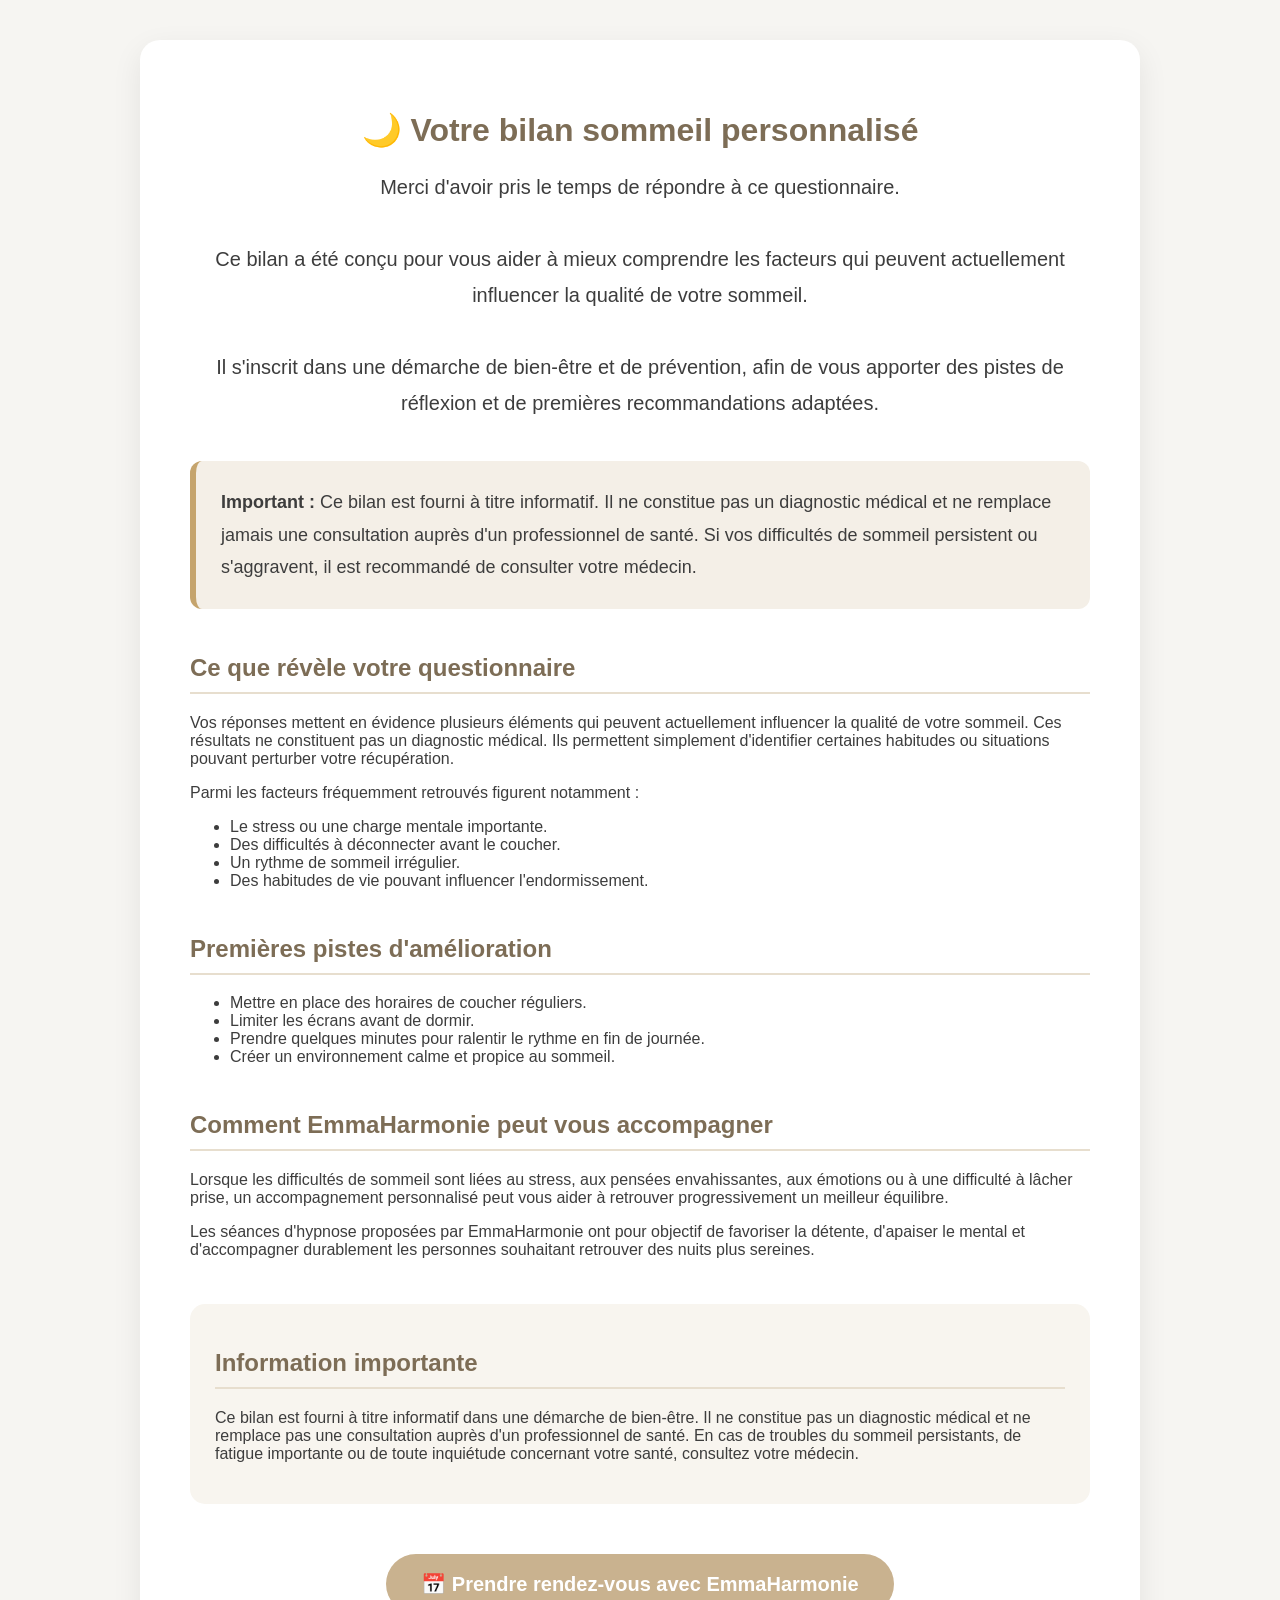
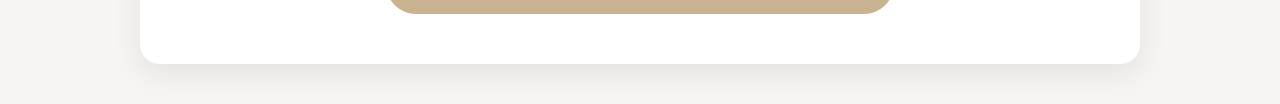
==== bilan.html @ 59c2af2f "Update bilan.html" ====
<!DOCTYPE html>
<html lang="fr">

<head>

<meta charset="UTF-8">

<meta name="viewport" content="width=device-width, initial-scale=1.0">

<title>Votre bilan sommeil personnalisé | EmmaHarmonie</title>

<style>

body{
margin:0;
padding:0;
background:#f6f5f2;
font-family:Arial,Helvetica,sans-serif;
color:#3d3d3d;
}

.container{
max-width:900px;
margin:40px auto;
background:white;
padding:50px;
border-radius:20px;
box-shadow:0 10px 30px rgba(0,0,0,.08);
}

h1{
text-align:center;
color:#7d6d56;
margin-bottom:15px;
}

.intro{
text-align:center;
font-size:20px;
line-height:1.8;
margin-bottom:40px;
}

.section{
margin-top:45px;
}

.section h2{
color:#7d6d56;
border-bottom:2px solid #e7dece;
padding-bottom:10px;
}

</style>

</head>

<body>

<div class="container">

<h1>🌙 Votre bilan sommeil personnalisé</h1>

<p class="intro">

Merci d'avoir pris le temps de répondre à ce questionnaire.

<br><br>

Ce bilan a été conçu pour vous aider à mieux comprendre les facteurs qui peuvent actuellement influencer la qualité de votre sommeil.

<br><br>

Il s'inscrit dans une démarche de bien-être et de prévention, afin de vous apporter des pistes de réflexion et de premières recommandations adaptées.

</p>

<div style="background:#f4efe7;
padding:25px;
border-left:6px solid #c5a46d;
border-radius:12px;
margin-top:40px;
font-size:18px;
line-height:1.8;">

<strong>Important :</strong>

Ce bilan est fourni à titre informatif.

Il ne constitue pas un diagnostic médical et ne remplace jamais une consultation auprès d'un professionnel de santé.

Si vos difficultés de sommeil persistent ou s'aggravent, il est recommandé de consulter votre médecin.

</div>
<div class="section">

<h2>Ce que révèle votre questionnaire</h2>

<p>

Vos réponses mettent en évidence plusieurs éléments qui peuvent actuellement influencer la qualité de votre sommeil.

Ces résultats ne constituent pas un diagnostic médical. Ils permettent simplement d'identifier certaines habitudes ou situations pouvant perturber votre récupération.

</p>

<p>

Parmi les facteurs fréquemment retrouvés figurent notamment :

</p>

<ul>

<li>Le stress ou une charge mentale importante.</li>

<li>Des difficultés à déconnecter avant le coucher.</li>

<li>Un rythme de sommeil irrégulier.</li>

<li>Des habitudes de vie pouvant influencer l'endormissement.</li>

</ul>

</div>

<div class="section">

<h2>Premières pistes d'amélioration</h2>

<ul>

<li>Mettre en place des horaires de coucher réguliers.</li>

<li>Limiter les écrans avant de dormir.</li>

<li>Prendre quelques minutes pour ralentir le rythme en fin de journée.</li>

<li>Créer un environnement calme et propice au sommeil.</li>

</ul>

</div>
<div class="section">

<h2>Comment EmmaHarmonie peut vous accompagner</h2>

<p>

Lorsque les difficultés de sommeil sont liées au stress, aux pensées envahissantes, aux émotions ou à une difficulté à lâcher prise, un accompagnement personnalisé peut vous aider à retrouver progressivement un meilleur équilibre.

</p>

<p>

Les séances d'hypnose proposées par EmmaHarmonie ont pour objectif de favoriser la détente, d'apaiser le mental et d'accompagner durablement les personnes souhaitant retrouver des nuits plus sereines.

</p>

</div>

<div class="section" style="background:#f8f5ef;padding:25px;border-radius:15px;">

<h2>Information importante</h2>

<p>

Ce bilan est fourni à titre informatif dans une démarche de bien-être.

Il ne constitue pas un diagnostic médical et ne remplace pas une consultation auprès d'un professionnel de santé.

En cas de troubles du sommeil persistants, de fatigue importante ou de toute inquiétude concernant votre santé, consultez votre médecin.

</p>

</div>

<div style="text-align:center;margin-top:50px;">

<a href="https://www.planity.com/emmanuelle-luu-emmaharmonie-hypnose-reiki-77450-isles-les-villenoy"

style="display:inline-block;
background:#c9b28f;
color:white;
padding:18px 35px;
border-radius:40px;
text-decoration:none;
font-size:20px;
font-weight:bold;">

📅 Prendre rendez-vous avec EmmaHarmonie

</a>

</div>

</div>

</body>

</html>
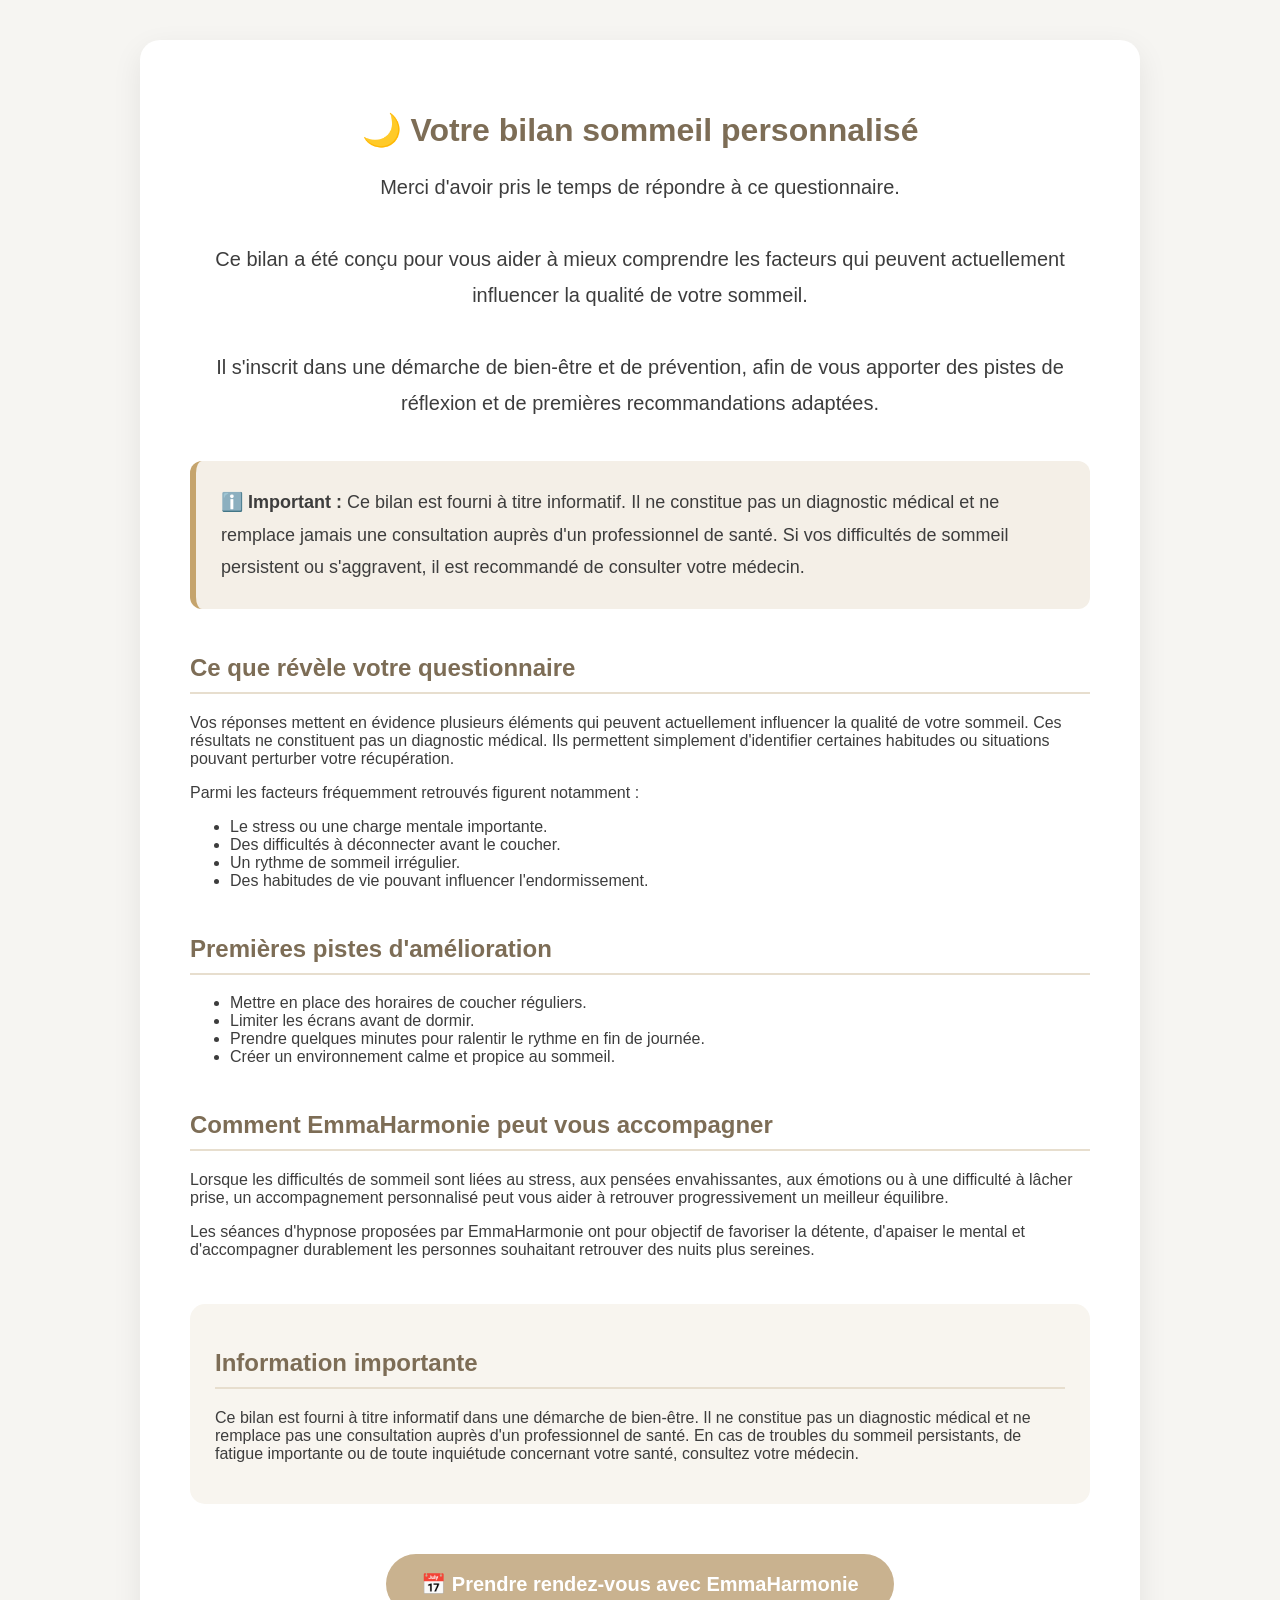
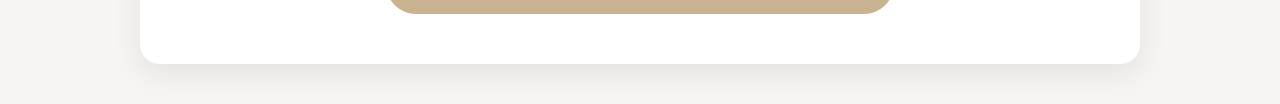
==== commit 4e454116: "Update bilan.html" ====
--- a/bilan.html
+++ b/bilan.html
@@ -83,7 +83,7 @@
 font-size:18px;
 line-height:1.8;">
 
-<strong>Important :</strong>
+<strong>ℹ️ Important :</strong>
 
 Ce bilan est fourni à titre informatif.
 
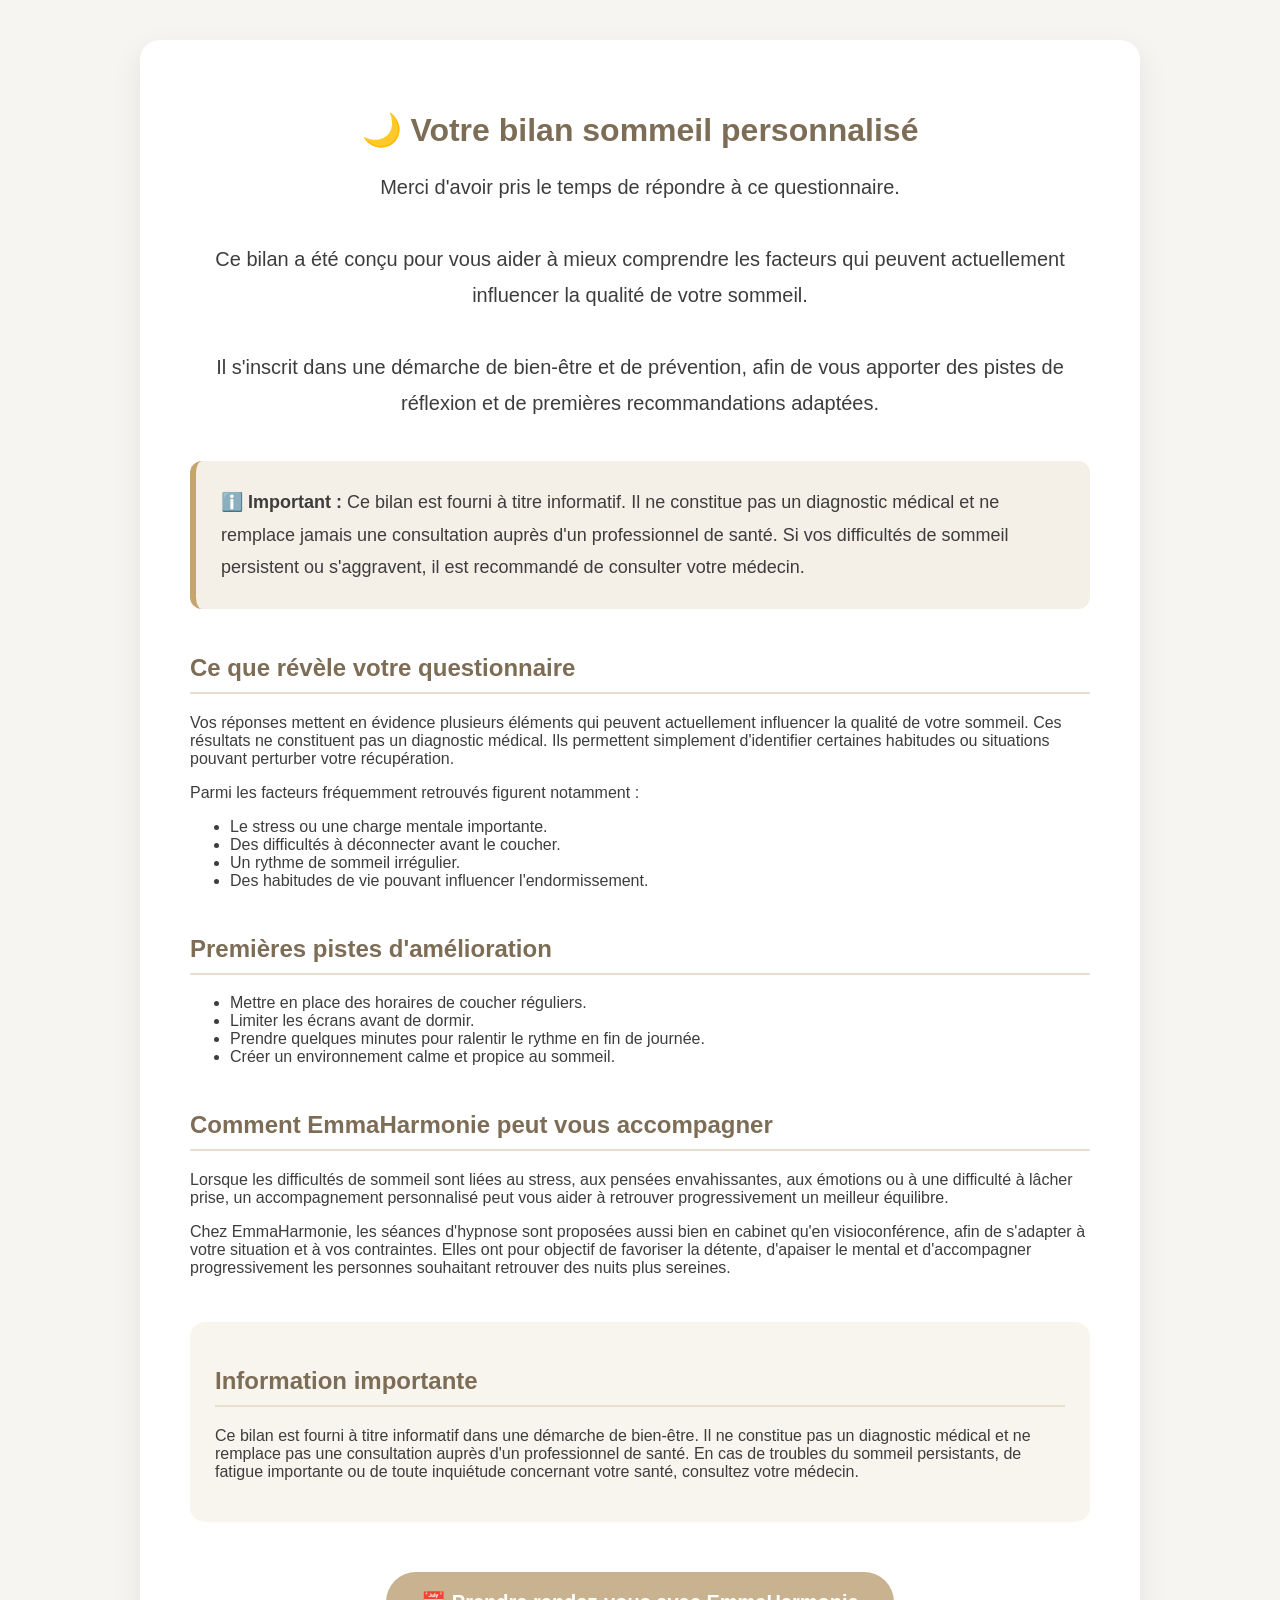
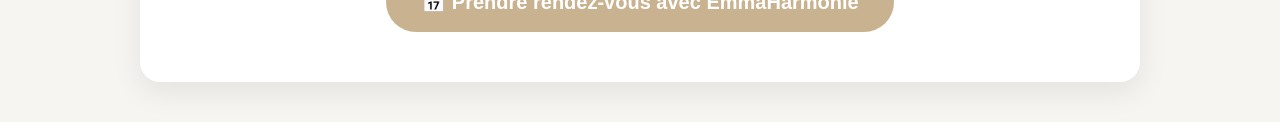
==== commit 526d5675: "Update bilan.html" ====
--- a/bilan.html
+++ b/bilan.html
@@ -153,7 +153,7 @@
 
 <p>
 
-Les séances d'hypnose proposées par EmmaHarmonie ont pour objectif de favoriser la détente, d'apaiser le mental et d'accompagner durablement les personnes souhaitant retrouver des nuits plus sereines.
+Chez EmmaHarmonie, les séances d'hypnose sont proposées aussi bien en cabinet qu'en visioconférence, afin de s'adapter à votre situation et à vos contraintes. Elles ont pour objectif de favoriser la détente, d'apaiser le mental et d'accompagner progressivement les personnes souhaitant retrouver des nuits plus sereines.
 
 </p>
 
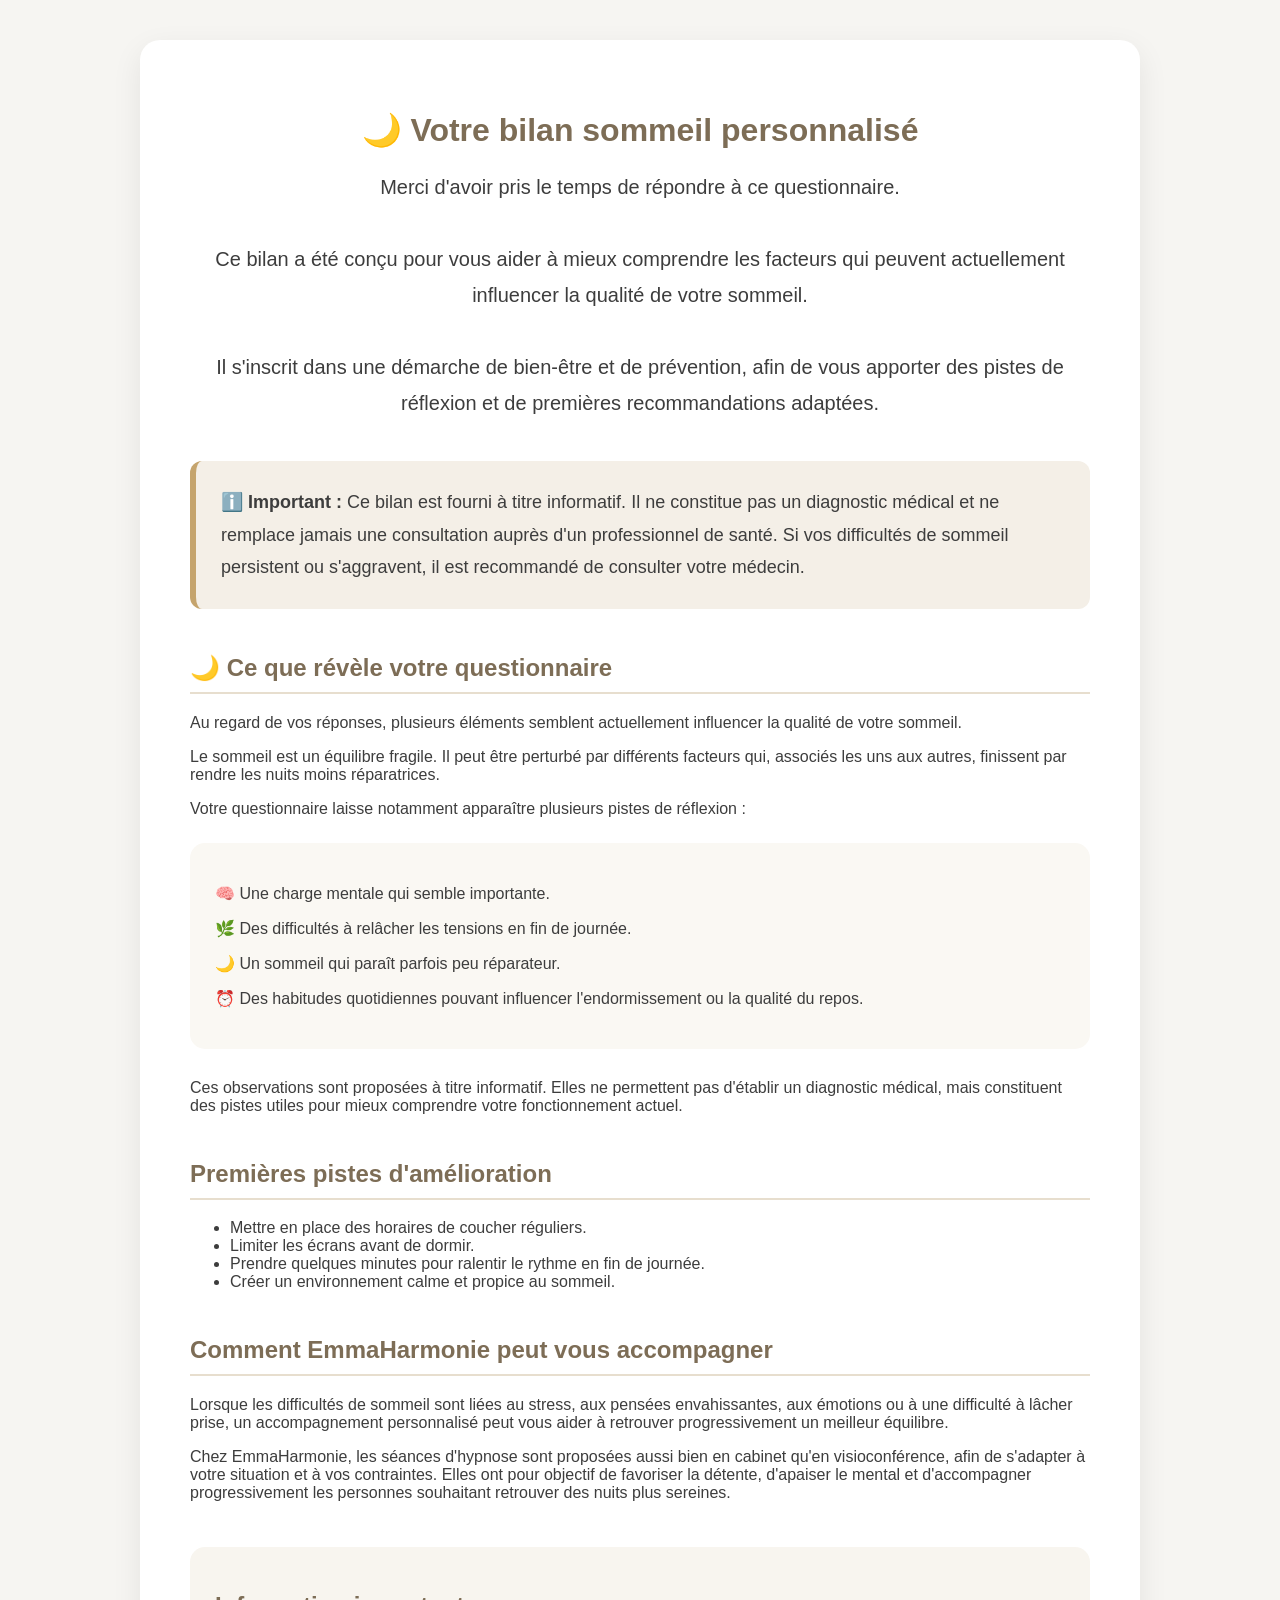
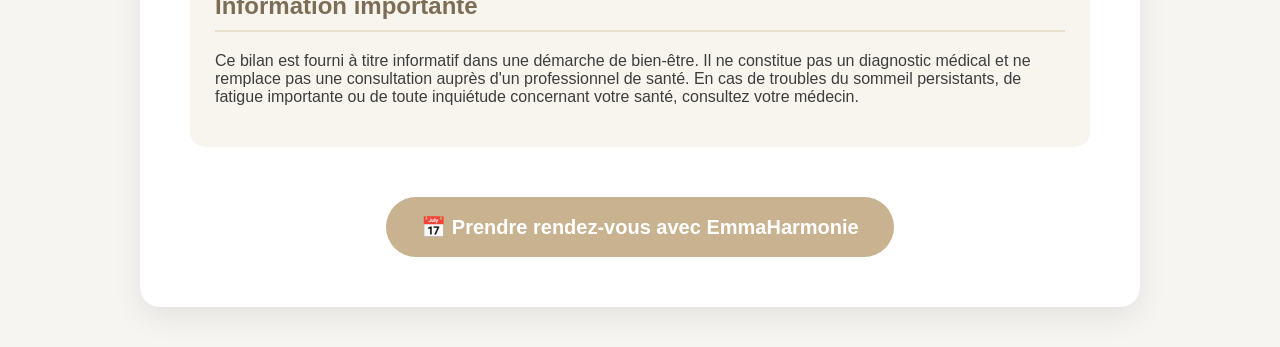
==== commit 8dcd2738: "Update bilan.html" ====
--- a/bilan.html
+++ b/bilan.html
@@ -94,33 +94,48 @@
 </div>
 <div class="section">
 
-<h2>Ce que révèle votre questionnaire</h2>
-
-<p>
-
-Vos réponses mettent en évidence plusieurs éléments qui peuvent actuellement influencer la qualité de votre sommeil.
-
-Ces résultats ne constituent pas un diagnostic médical. Ils permettent simplement d'identifier certaines habitudes ou situations pouvant perturber votre récupération.
-
-</p>
-
-<p>
-
-Parmi les facteurs fréquemment retrouvés figurent notamment :
-
-</p>
-
-<ul>
-
-<li>Le stress ou une charge mentale importante.</li>
-
-<li>Des difficultés à déconnecter avant le coucher.</li>
-
-<li>Un rythme de sommeil irrégulier.</li>
-
-<li>Des habitudes de vie pouvant influencer l'endormissement.</li>
-
-</ul>
+<h2>🌙 Ce que révèle votre questionnaire</h2>
+
+<p>
+
+Au regard de vos réponses, plusieurs éléments semblent actuellement influencer la qualité de votre sommeil.
+
+</p>
+
+<p>
+
+Le sommeil est un équilibre fragile. Il peut être perturbé par différents facteurs qui, associés les uns aux autres, finissent par rendre les nuits moins réparatrices.
+
+</p>
+
+<p>
+
+Votre questionnaire laisse notamment apparaître plusieurs pistes de réflexion :
+
+</p>
+
+<div style="background:#faf8f3;
+padding:25px;
+border-radius:15px;
+margin-top:25px;">
+
+<p>🧠 Une charge mentale qui semble importante.</p>
+
+<p>🌿 Des difficultés à relâcher les tensions en fin de journée.</p>
+
+<p>🌙 Un sommeil qui paraît parfois peu réparateur.</p>
+
+<p>⏰ Des habitudes quotidiennes pouvant influencer l'endormissement ou la qualité du repos.</p>
+
+</div>
+
+<p style="margin-top:30px;">
+
+Ces observations sont proposées à titre informatif.
+
+Elles ne permettent pas d'établir un diagnostic médical, mais constituent des pistes utiles pour mieux comprendre votre fonctionnement actuel.
+
+</p>
 
 </div>
 
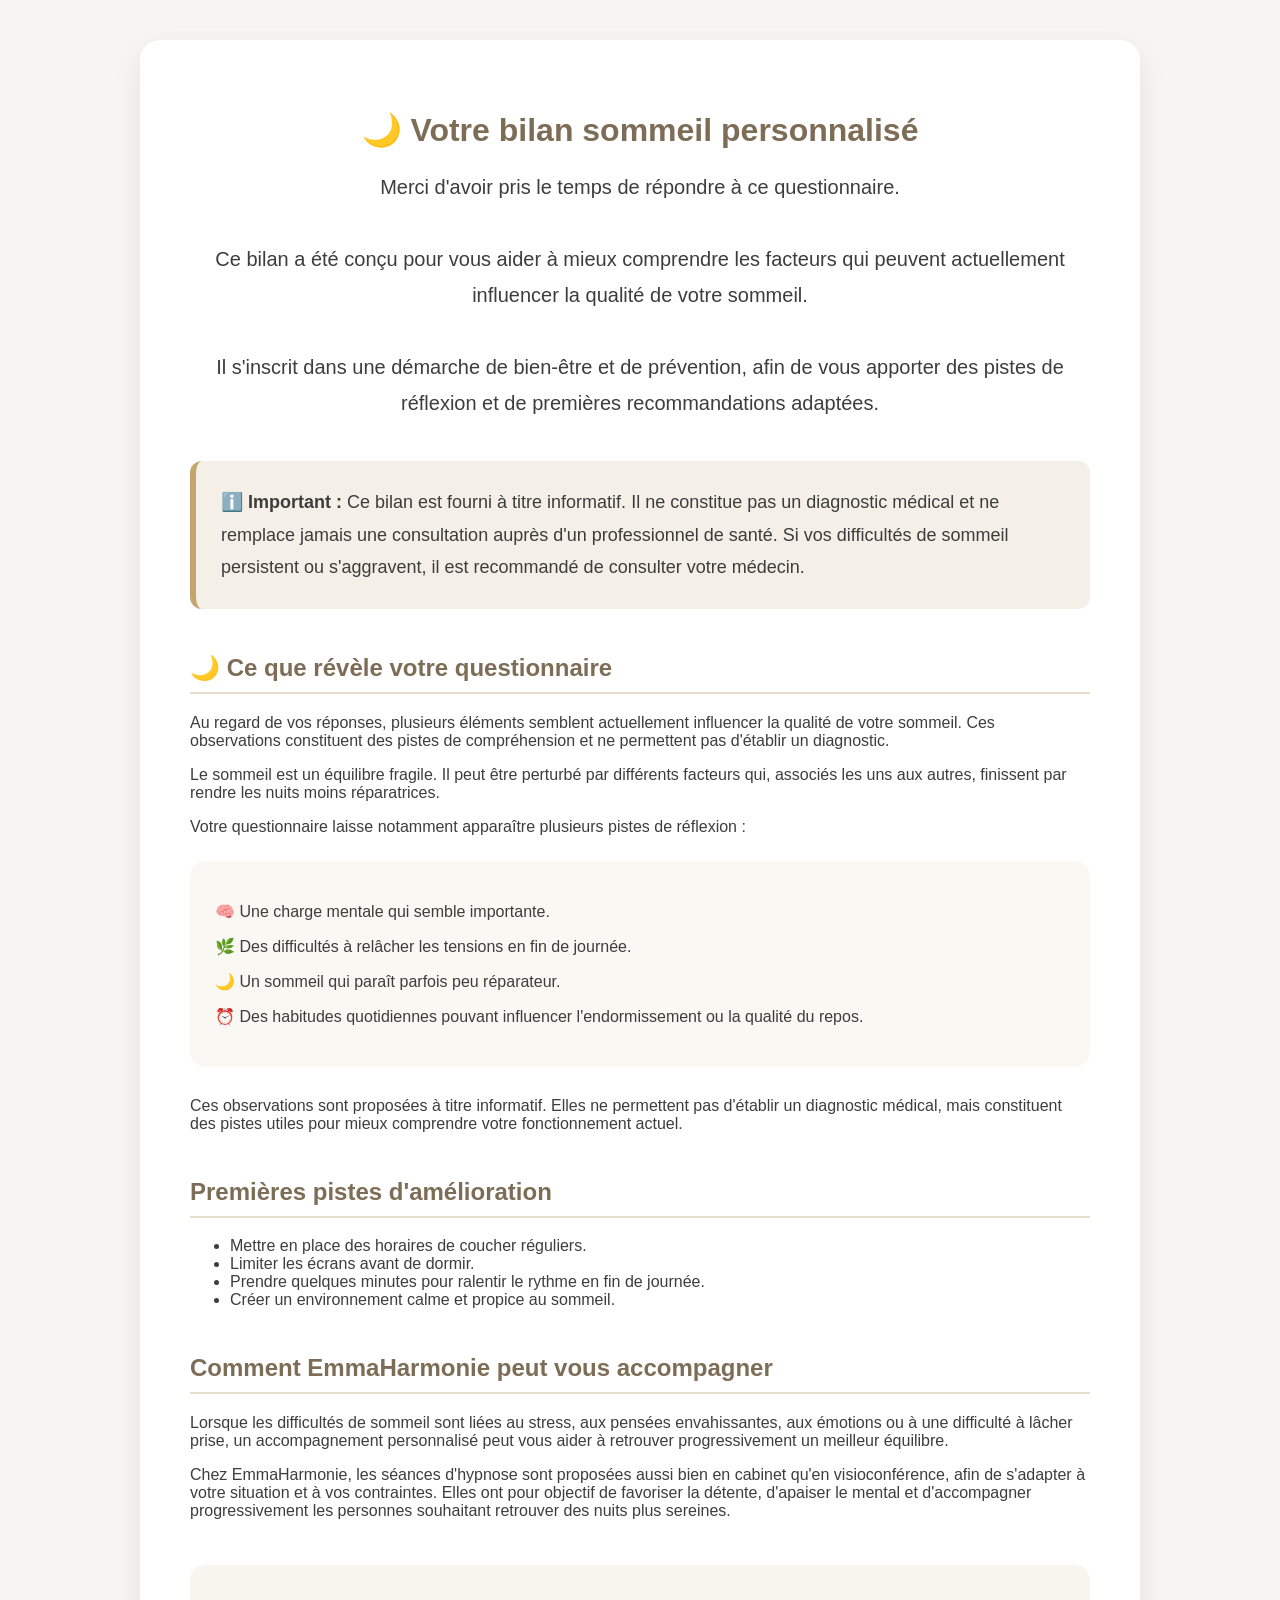
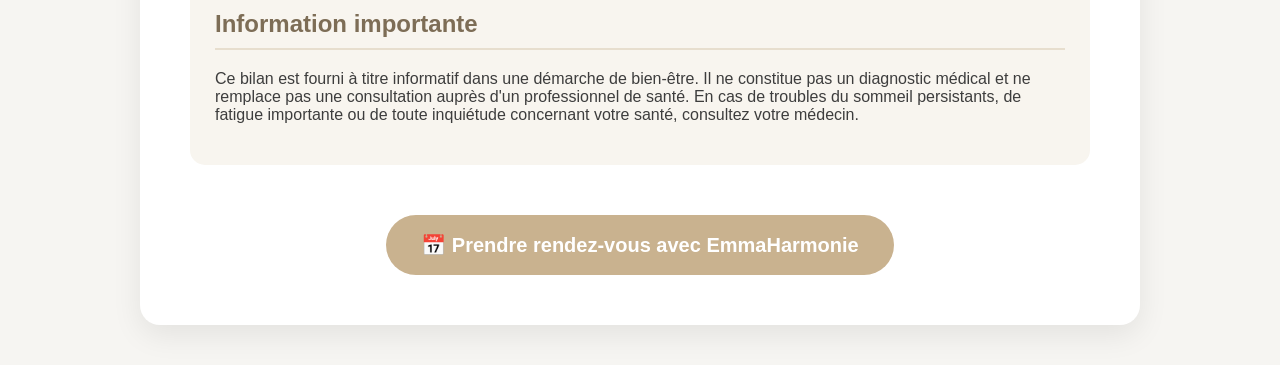
==== commit b8cd52c5: "Update bilan.html" ====
--- a/bilan.html
+++ b/bilan.html
@@ -98,7 +98,7 @@
 
 <p>
 
-Au regard de vos réponses, plusieurs éléments semblent actuellement influencer la qualité de votre sommeil.
+Au regard de vos réponses, plusieurs éléments semblent actuellement influencer la qualité de votre sommeil. Ces observations constituent des pistes de compréhension et ne permettent pas d'établir un diagnostic.
 
 </p>
 
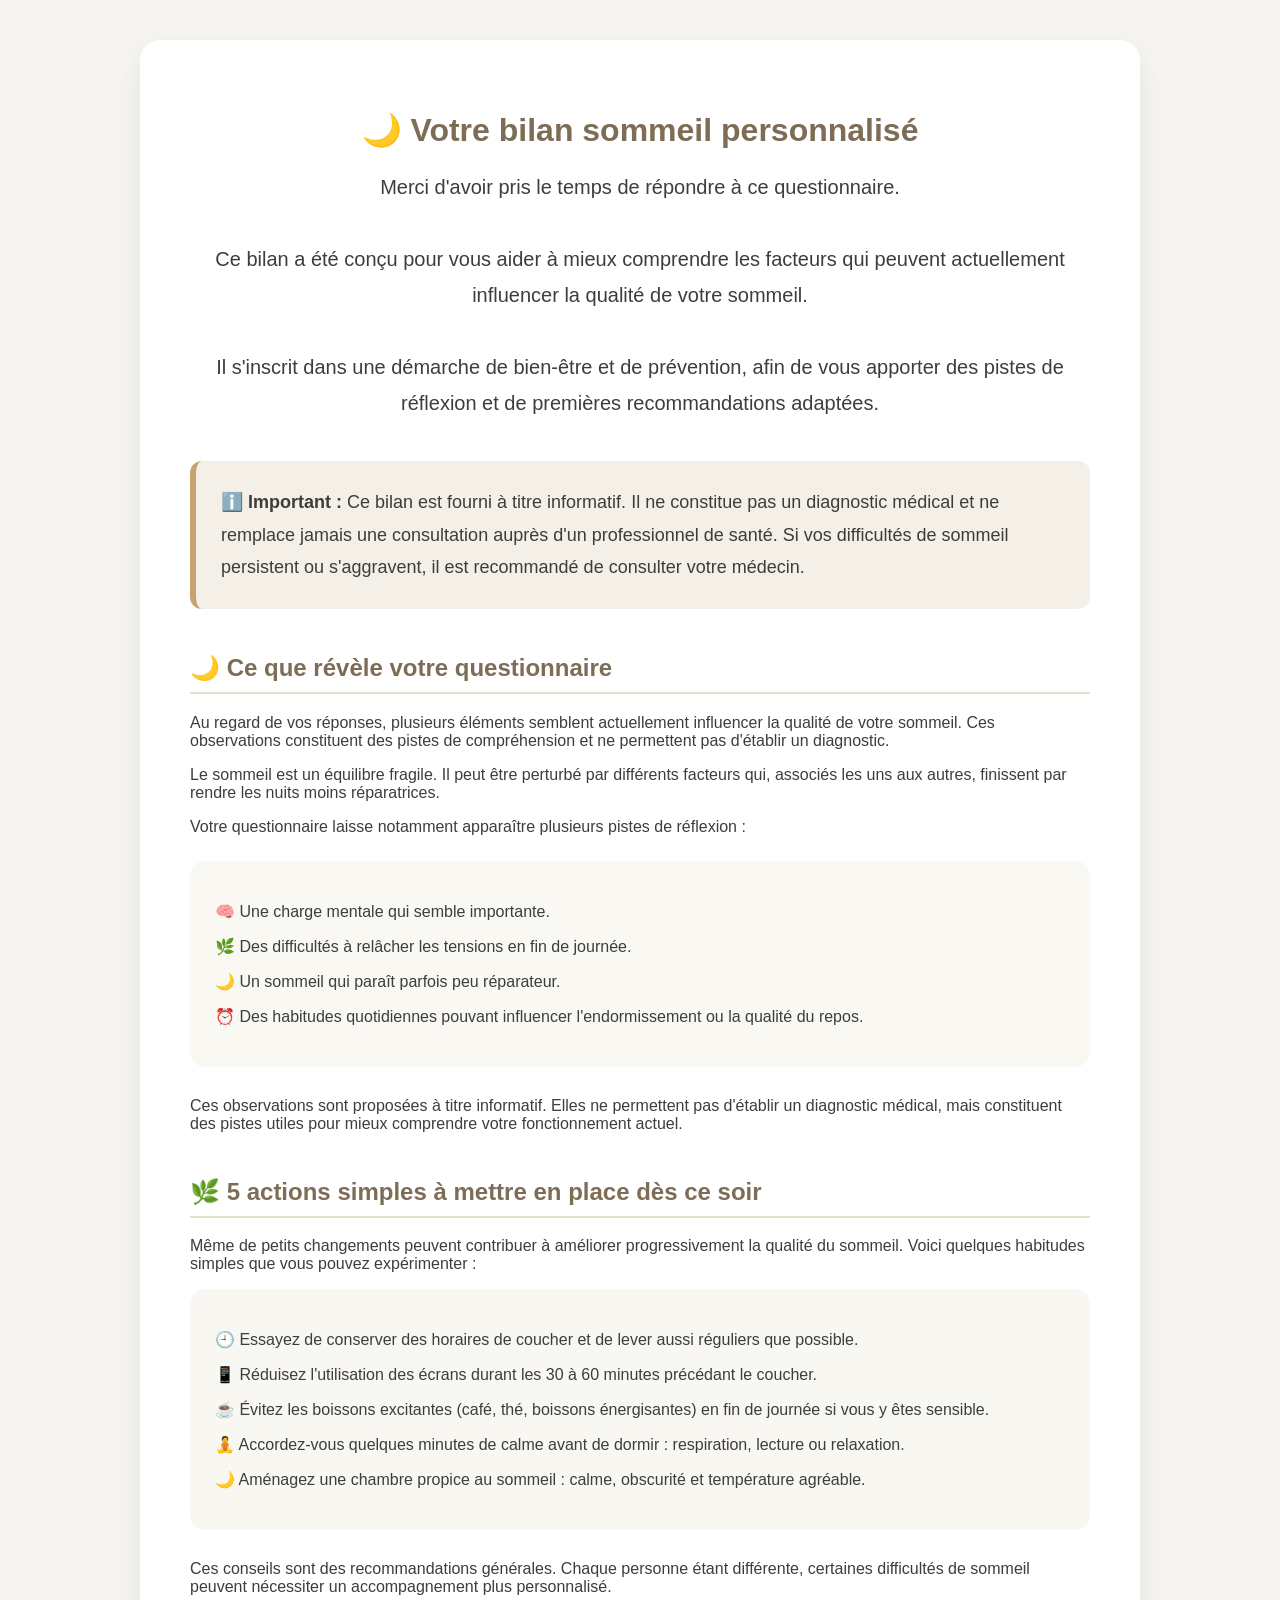
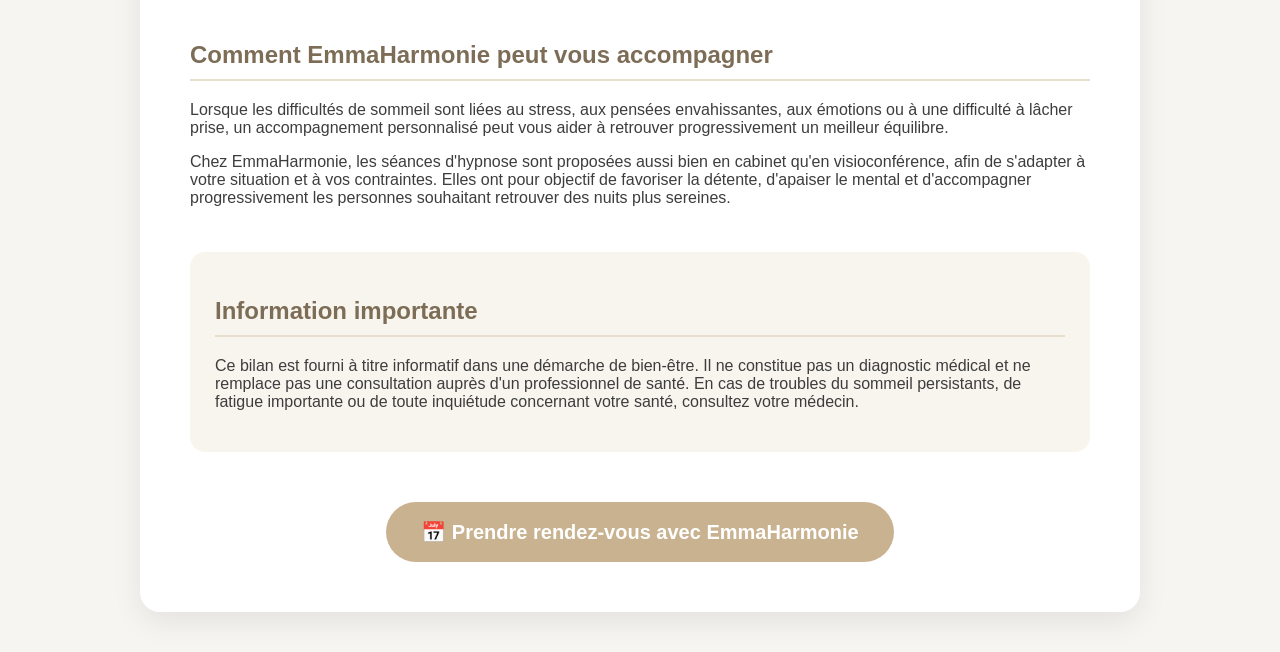
==== commit c5b87420: "Update bilan.html" ====
--- a/bilan.html
+++ b/bilan.html
@@ -141,19 +141,37 @@
 
 <div class="section">
 
-<h2>Premières pistes d'amélioration</h2>
-
-<ul>
-
-<li>Mettre en place des horaires de coucher réguliers.</li>
-
-<li>Limiter les écrans avant de dormir.</li>
-
-<li>Prendre quelques minutes pour ralentir le rythme en fin de journée.</li>
-
-<li>Créer un environnement calme et propice au sommeil.</li>
-
-</ul>
+<div class="section">
+
+<h2>🌿 5 actions simples à mettre en place dès ce soir</h2>
+
+<p>
+
+Même de petits changements peuvent contribuer à améliorer progressivement la qualité du sommeil.
+
+Voici quelques habitudes simples que vous pouvez expérimenter :
+
+</p>
+
+<div style="background:#f9f7f2;padding:25px;border-radius:15px;">
+
+<p>🕘 Essayez de conserver des horaires de coucher et de lever aussi réguliers que possible.</p>
+
+<p>📱 Réduisez l'utilisation des écrans durant les 30 à 60 minutes précédant le coucher.</p>
+
+<p>☕ Évitez les boissons excitantes (café, thé, boissons énergisantes) en fin de journée si vous y êtes sensible.</p>
+
+<p>🧘 Accordez-vous quelques minutes de calme avant de dormir : respiration, lecture ou relaxation.</p>
+
+<p>🌙 Aménagez une chambre propice au sommeil : calme, obscurité et température agréable.</p>
+
+</div>
+
+<p style="margin-top:30px;">
+
+Ces conseils sont des recommandations générales. Chaque personne étant différente, certaines difficultés de sommeil peuvent nécessiter un accompagnement plus personnalisé.
+
+</p>
 
 </div>
 <div class="section">
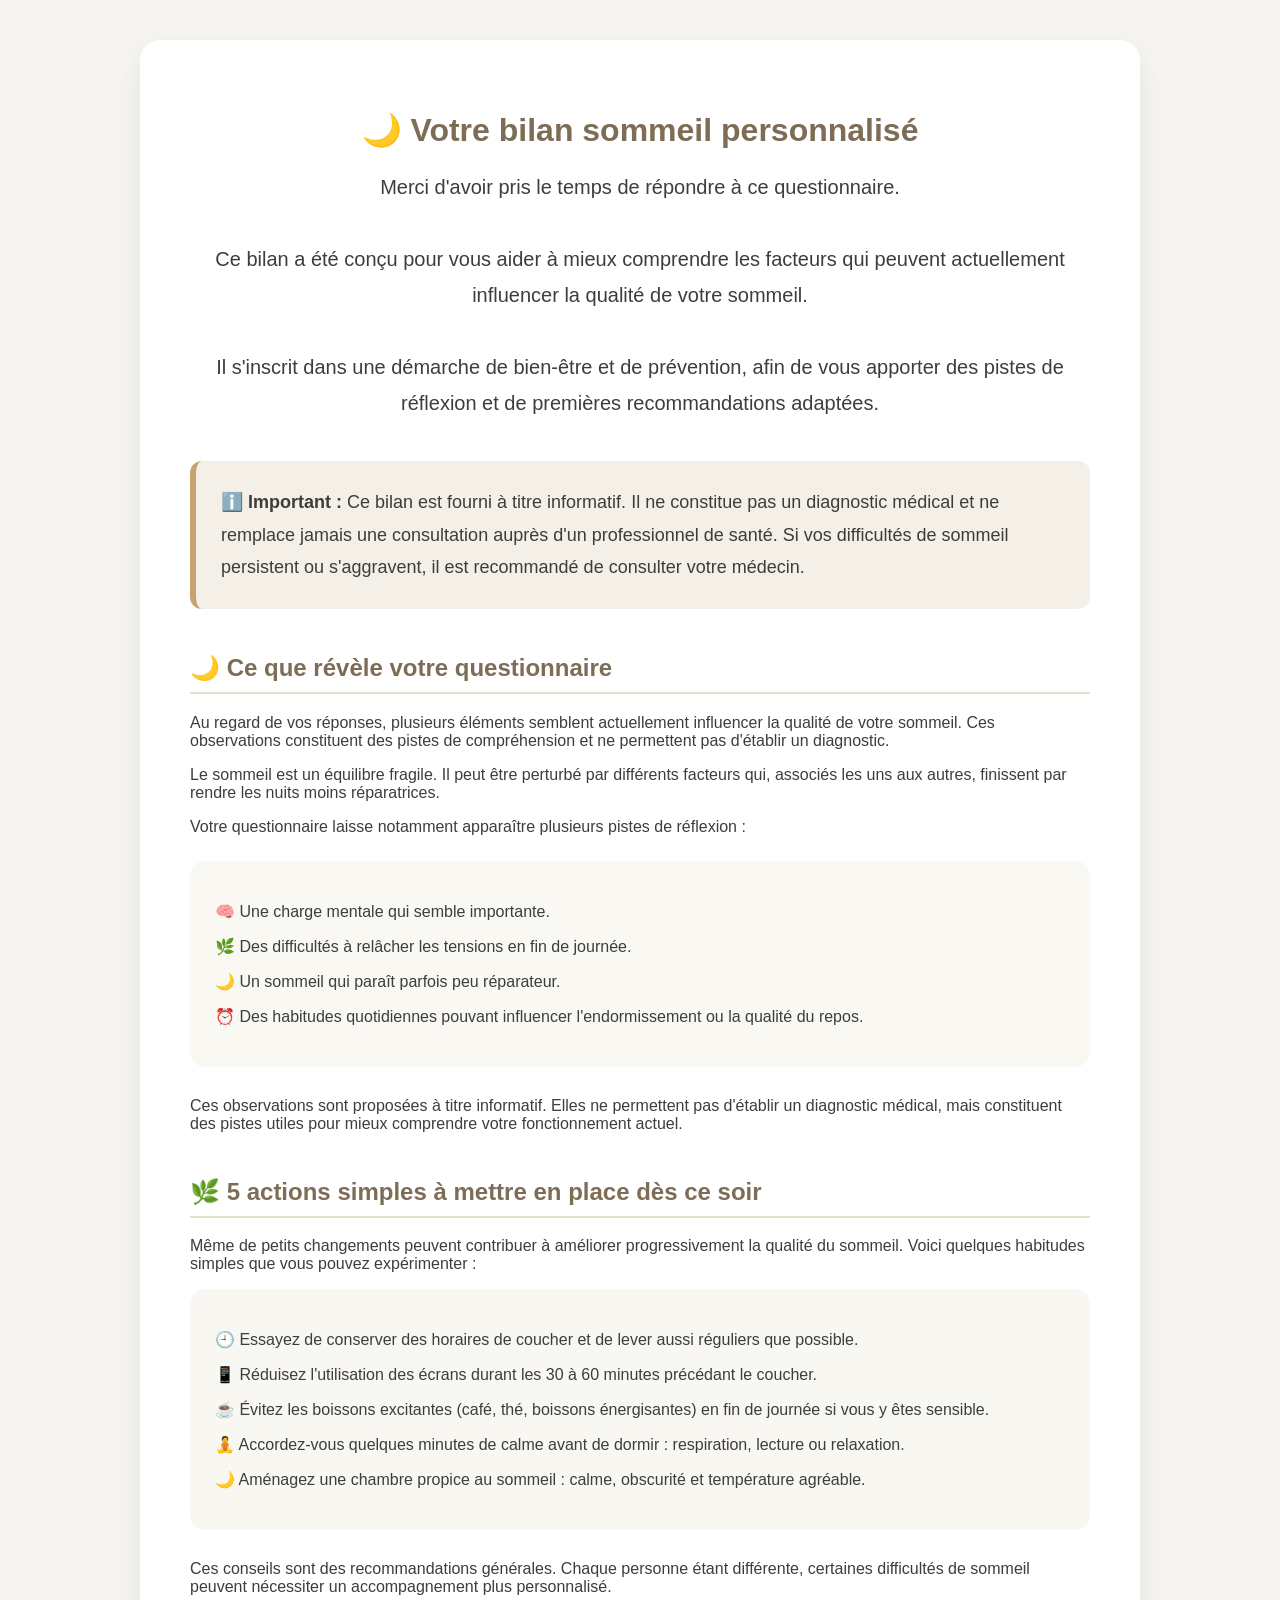
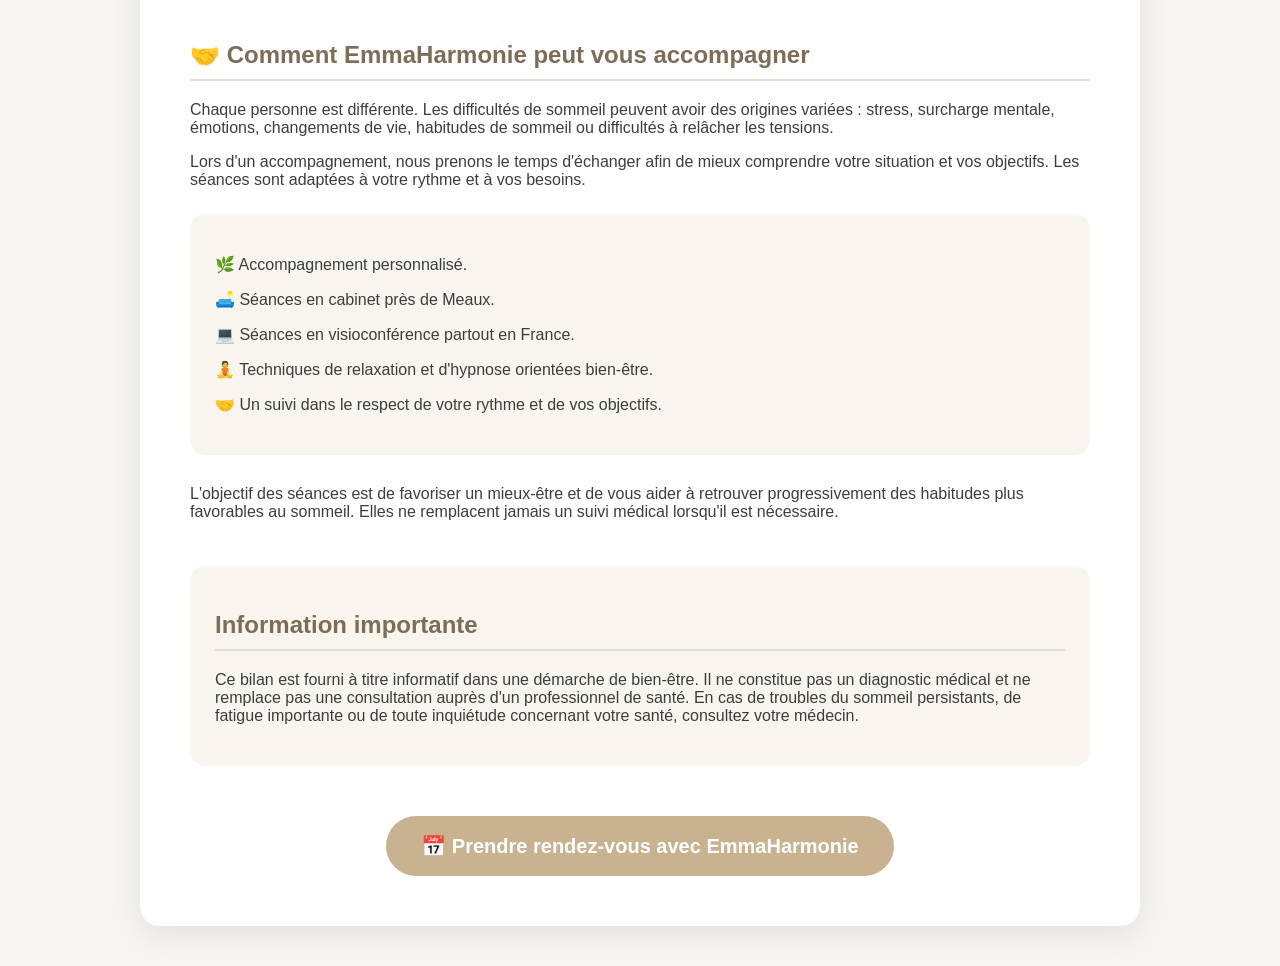
==== commit 19f723d9: "Update bilan.html" ====
--- a/bilan.html
+++ b/bilan.html
@@ -176,17 +176,37 @@
 </div>
 <div class="section">
 
-<h2>Comment EmmaHarmonie peut vous accompagner</h2>
-
-<p>
-
-Lorsque les difficultés de sommeil sont liées au stress, aux pensées envahissantes, aux émotions ou à une difficulté à lâcher prise, un accompagnement personnalisé peut vous aider à retrouver progressivement un meilleur équilibre.
-
-</p>
-
-<p>
-
-Chez EmmaHarmonie, les séances d'hypnose sont proposées aussi bien en cabinet qu'en visioconférence, afin de s'adapter à votre situation et à vos contraintes. Elles ont pour objectif de favoriser la détente, d'apaiser le mental et d'accompagner progressivement les personnes souhaitant retrouver des nuits plus sereines.
+<h2>🤝 Comment EmmaHarmonie peut vous accompagner</h2>
+
+<p>
+
+Chaque personne est différente. Les difficultés de sommeil peuvent avoir des origines variées : stress, surcharge mentale, émotions, changements de vie, habitudes de sommeil ou difficultés à relâcher les tensions.
+
+</p>
+
+<p>
+
+Lors d'un accompagnement, nous prenons le temps d'échanger afin de mieux comprendre votre situation et vos objectifs. Les séances sont adaptées à votre rythme et à vos besoins.
+
+</p>
+
+<div style="background:#f8f5ef;padding:25px;border-radius:15px;margin-top:25px;">
+
+<p>🌿 Accompagnement personnalisé.</p>
+
+<p>🛋️ Séances en cabinet près de Meaux.</p>
+
+<p>💻 Séances en visioconférence partout en France.</p>
+
+<p>🧘 Techniques de relaxation et d'hypnose orientées bien-être.</p>
+
+<p>🤝 Un suivi dans le respect de votre rythme et de vos objectifs.</p>
+
+</div>
+
+<p style="margin-top:30px;">
+
+L'objectif des séances est de favoriser un mieux-être et de vous aider à retrouver progressivement des habitudes plus favorables au sommeil. Elles ne remplacent jamais un suivi médical lorsqu'il est nécessaire.
 
 </p>
 
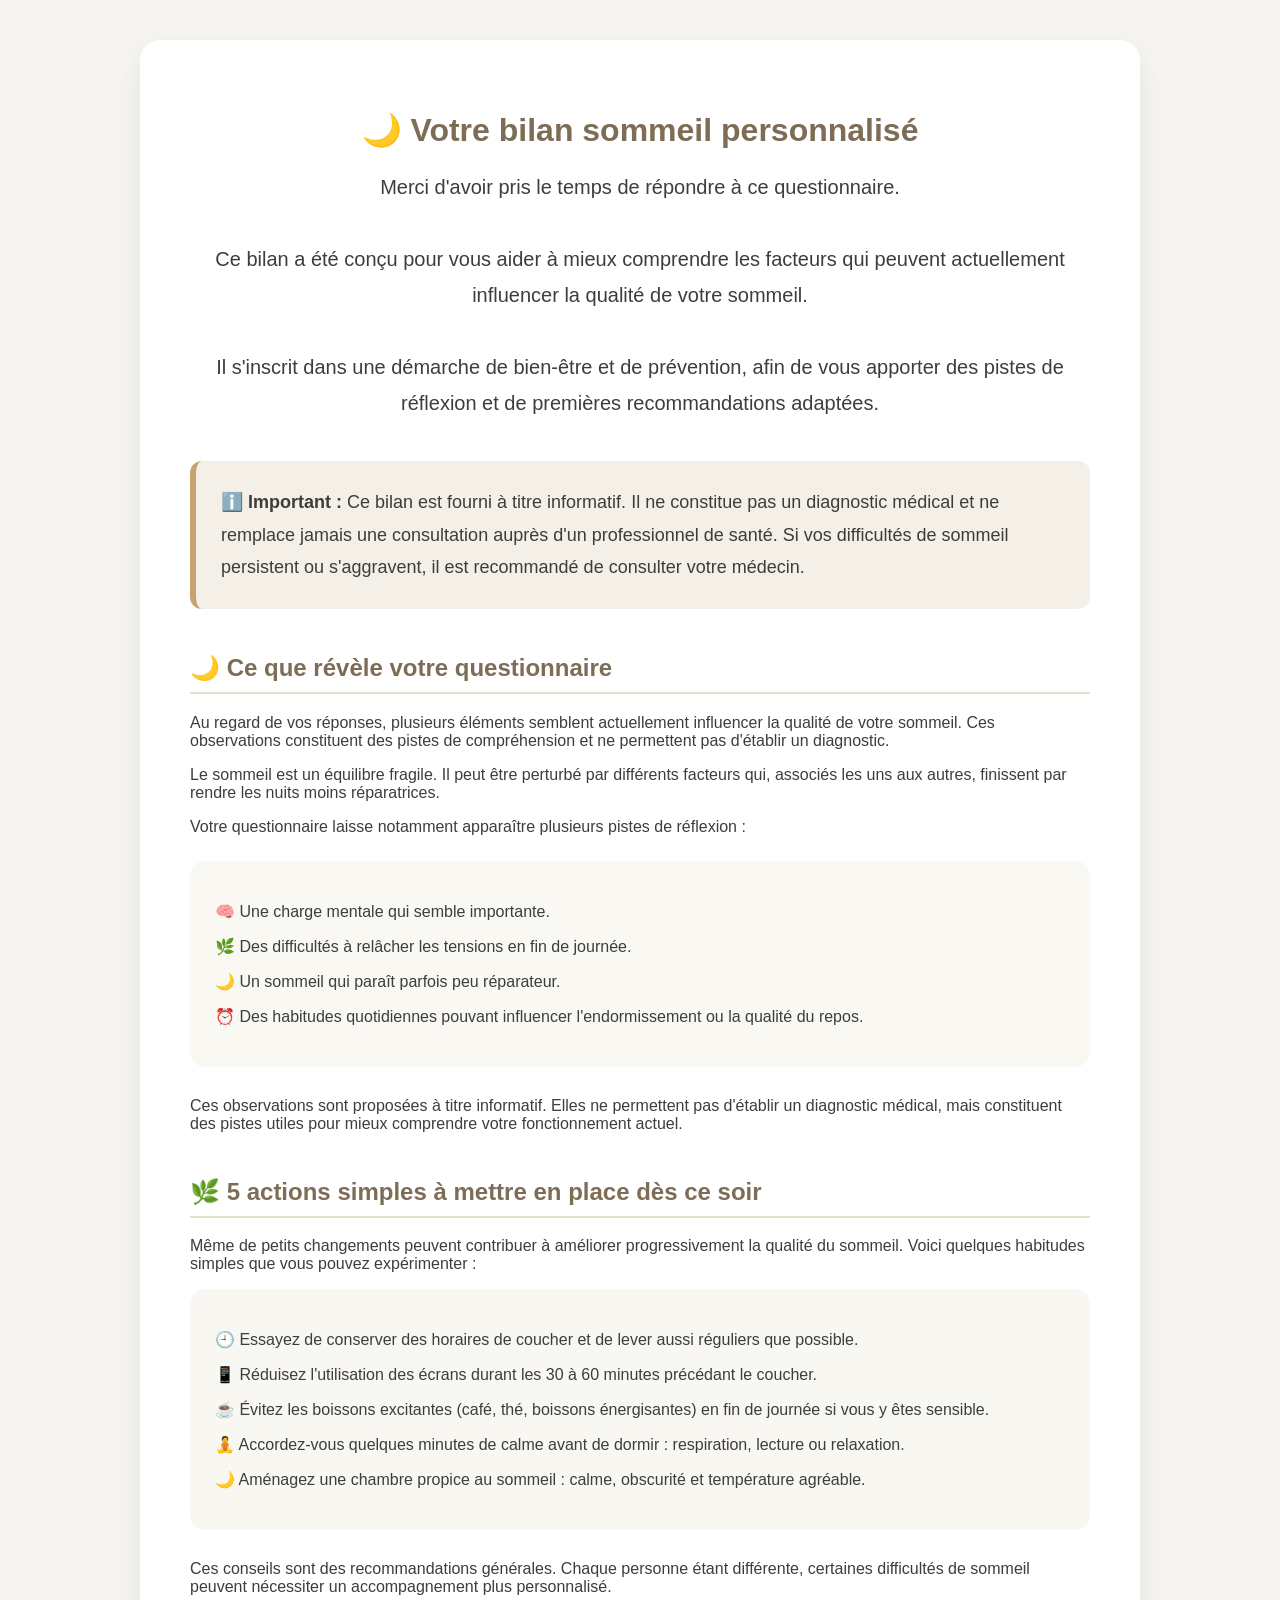
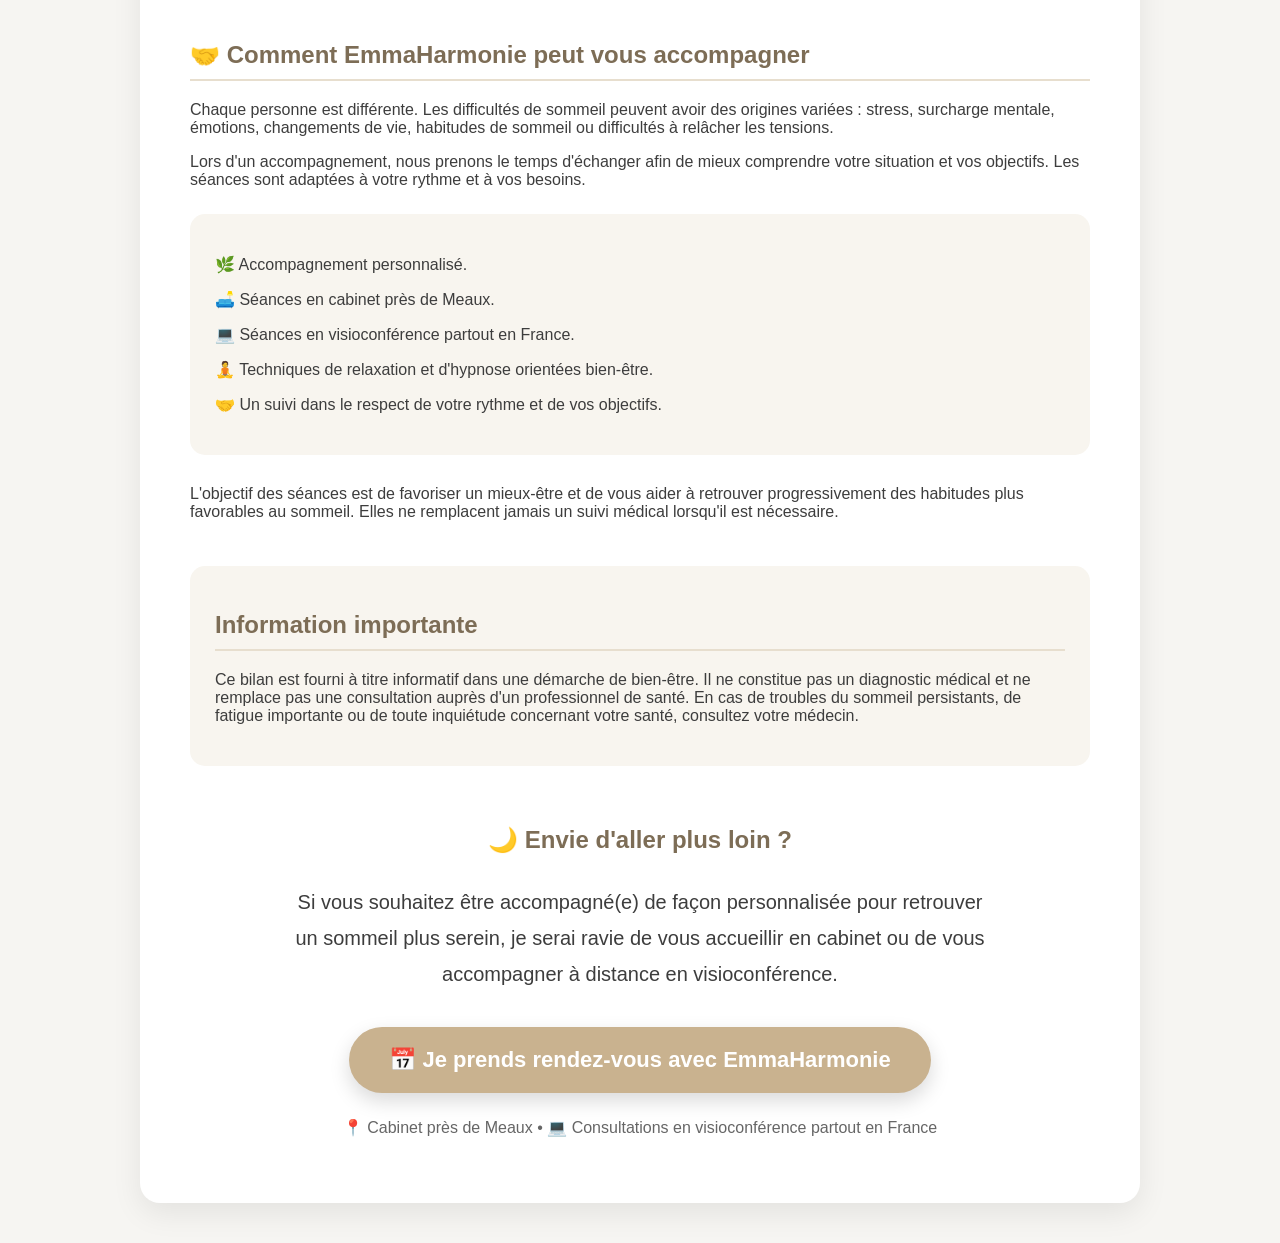
==== commit 371ffe65: "Update bilan.html" ====
--- a/bilan.html
+++ b/bilan.html
@@ -228,23 +228,40 @@
 
 </div>
 
-<div style="text-align:center;margin-top:50px;">
+<div style="text-align:center;margin-top:60px;">
+
+<h2 style="border:none;margin-bottom:20px;">
+🌙 Envie d'aller plus loin ?
+</h2>
+
+<p style="font-size:20px;line-height:1.8;max-width:700px;margin:0 auto 35px auto;">
+
+Si vous souhaitez être accompagné(e) de façon personnalisée pour retrouver un sommeil plus serein, je serai ravie de vous accueillir en cabinet ou de vous accompagner à distance en visioconférence.
+
+</p>
 
 <a href="https://www.planity.com/emmanuelle-luu-emmaharmonie-hypnose-reiki-77450-isles-les-villenoy"
 
 style="display:inline-block;
 background:#c9b28f;
 color:white;
-padding:18px 35px;
+padding:20px 40px;
 border-radius:40px;
 text-decoration:none;
-font-size:20px;
-font-weight:bold;">
-
-📅 Prendre rendez-vous avec EmmaHarmonie
+font-size:22px;
+font-weight:bold;
+box-shadow:0 8px 20px rgba(0,0,0,0.15);">
+
+📅 Je prends rendez-vous avec EmmaHarmonie
 
 </a>
 
+<p style="margin-top:25px;font-size:16px;color:#666;">
+
+📍 Cabinet près de Meaux • 💻 Consultations en visioconférence partout en France
+
+</p>
+
 </div>
 
 </div>
